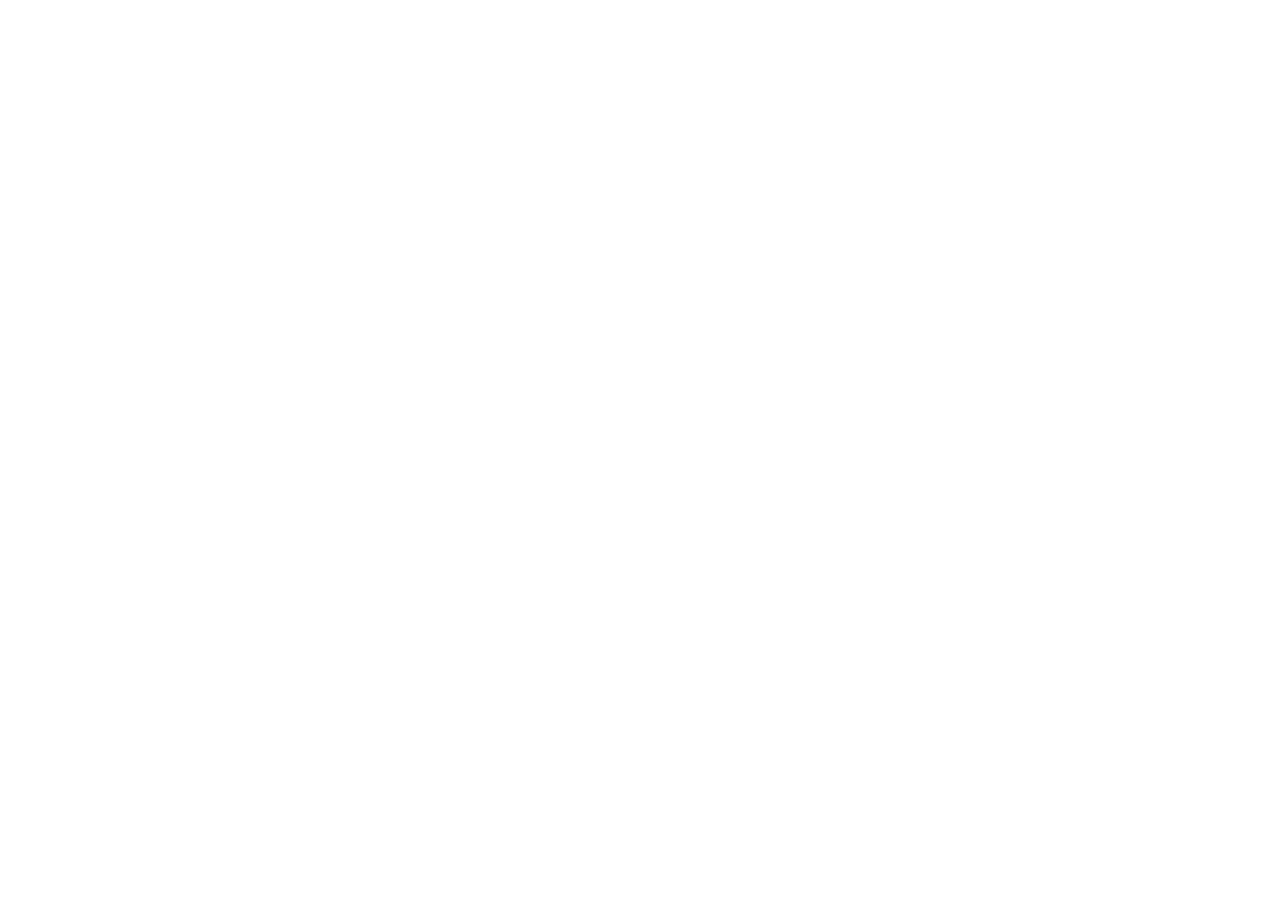
==== index.html @ d7e694de "apple pie" ====
<!DOCTYPE html>
<html lang="en">

<head>
    <meta charset="UTF-8">
    <meta http-equiv="X-UA-Compatible" content="IE=edge">
    <meta name="viewport" content="width=device-width, initial-scale=1.0">
    <link rel="stylesheet" href="assets/fonts/icomoon/style.css">
    <link href="https://fonts.googleapis.com/icon?family=Material+Icons" rel="stylesheet">
    <link rel="stylesheet" href="./assets/styles/partials/main.css">
    <title>Cooking</title>
</head>

<body class="design-system">
    <nav class="main-nav"></nav>

    <main>
    </main>

    <footer class="main-footer"></footer>
</body>

</html>
---- assets/fonts/icomoon/style.css ----
@font-face {
  font-family: 'icomoon';
  src:  url('fonts/icomoon.eot?5sr4d7');
  src:  url('fonts/icomoon.eot?5sr4d7#iefix') format('embedded-opentype'),
    url('fonts/icomoon.ttf?5sr4d7') format('truetype'),
    url('fonts/icomoon.woff?5sr4d7') format('woff'),
    url('fonts/icomoon.svg?5sr4d7#icomoon') format('svg');
  font-weight: normal;
  font-style: normal;
  font-display: block;
}

[class^="icon-"], [class*=" icon-"] {
  /* use !important to prevent issues with browser extensions that change fonts */
  font-family: 'icomoon' !important;
  speak: never;
  font-style: normal;
  font-weight: normal;
  font-variant: normal;
  text-transform: none;
  line-height: 1;

  /* Better Font Rendering =========== */
  -webkit-font-smoothing: antialiased;
  -moz-osx-font-smoothing: grayscale;
}

.icon-heart:before {
  content: "\e900";
}
.icon-star:before {
  content: "\e901";
}
.icon-trash:before {
  content: "\e902";
}
.icon-settings:before {
  content: "\e903";
}
.icon-bulb:before {
  content: "\e904";
}
.icon-food:before {
  content: "\e905";
}
---- assets/styles/partials/main.css ----
img {
  width: 100%;
}

html, body {
  height: 100%;
}

body {
  font-family: "Main-Regular";
  font-size: 16px;
  margin: 0;
  color: #242424;
}
body * {
  outline: none;
}

body, div, h1, h2, h3, h4, h5, h6, p, a, span, section, header, nav, main, footer, article, aside, ul, li {
  box-sizing: border-box;
  line-height: 1.5;
}

span {
  line-height: inherit;
}

button {
  padding: 0;
  border: none;
  background-color: transparent;
  cursor: pointer;
}

a {
  color: #242424;
  transition: 0.3s;
  display: inline-block;
  transition: 0.3s;
  text-decoration: none;
  cursor: pointer;
}
a:hover, a:hover::before {
  color: #242424;
}
@media (hover: hover) {
  a:hover {
    color: #242424;
  }
}

h1, h2, h3, h4, h5, h6, p {
  margin: 0;
}

h1 {
  font-family: "Main-Medium";
  font-size: 16px;
  line-height: 1.25;
}

p {
  color: #242424;
}

@font-face {
  font-family: "Main-Light";
  font-style: normal;
  font-weight: 400;
  src: url("../../../assets/fonts/Montserrat/static/Montserrat-Light.ttf");
}
@font-face {
  font-family: "Main-Regular";
  font-style: normal;
  font-weight: 400;
  src: url("../../../assets/fonts/Montserrat/static/Montserrat-Regular.ttf");
}
@font-face {
  font-family: "Main-Medium";
  font-style: normal;
  font-weight: 500;
  src: url("../../../assets/fonts/Montserrat/static/Montserrat-Medium.ttf");
}
@font-face {
  font-family: "Main-Bold";
  font-style: normal;
  font-weight: 700;
  src: url("../../../assets/fonts/Montserrat/static/Montserrat-SemiBold.ttf");
}
@font-face {
  font-family: "Handwritten";
  font-style: normal;
  font-weight: 400;
  src: url("../../../assets/fonts/Playwrite_CU/PlaywriteCU-ExtraLight.ttf");
}
.button-basic, .button-stroked, .button-flat, .button-fab {
  font-family: "Main-Medium";
  font-size: 14px;
  padding: 16px 22px;
  transition: 0.2s;
  border: 1px solid transparent;
  line-height: 1.1;
  text-transform: capitalize;
}
.button-basic:disabled, .button-stroked:disabled, .button-flat:disabled, .button-fab:disabled, .disabled.button-basic, .disabled.button-stroked, .disabled.button-flat, .disabled.button-fab {
  background-color: #8E8F8F !important;
  cursor: not-allowed;
  color: #FFF;
}
.warn.button-basic, .warn.button-stroked, .warn.button-flat, .warn.button-fab {
  background-color: #D92946 !important;
  border-color: #D92946 !important;
  color: #FFF !important;
}

.button-primary {
  --background-color: #625782;
  --background-color-light: #B1ACC1;
  --border-color: #625782;
  --color: #625782;
}

.button-accent {
  --background-color: #81A2AC;
  --background-color-light: #add8e6;
  --border-color: #81A2AC;
  --color: #81A2AC;
}

.button-basic, .button-stroked {
  color: var(--color);
}

.button-stroked:hover, .button-flat:hover, .button-fab:hover {
  background-color: var(--background-color-light);
}

.button-basic:hover {
  border-color: var(--border-color);
}

.button-stroked {
  border: 1px solid var(--border-color);
}

.button-flat, .button-fab {
  background-color: var(--background-color);
  color: #FFF;
}

.button-fab {
  display: flex;
  flex-direction: row;
  flex-wrap: wrap;
  align-items: center;
  justify-content: flex-start;
}
.button-fab_text {
  display: block;
  margin-left: calc(16px / 2);
  font-size: 16px;
}
.button-fab.-responsive .button-fab_text {
  display: none;
}
@media screen and (min-width: 1024px) {
  .button-fab.-responsive .button-fab_text {
    display: block;
  }
}

.main-nav .list {
  display: flex;
}
.main-nav .link {
  font-family: "Main-Bold";
  font-size: 16px;
  padding: 8px 16px;
  border-bottom: 1px solid transparent;
  text-transform: uppercase;
  color: #242424;
  font-size: 18px;
}
.main-nav .link.active, .main-nav .link:hover {
  border-bottom-color: #242424;
}

.sweet-food {
  --background-color-text: #bb7dd2;
  --background-color-image: radial-gradient(circle, rgba(140,93,157,1) 0%, rgba(187,125,210,1) 100%);
}

.recipe {
  overflow: hidden;
  display: grid;
  grid-template-columns: repeat(auto-fit, minmax(150px, 1fr));
  gap: 0;
  justify-items: center;
}
.recipe .image-section, .recipe .text-section {
  width: 100%;
}
.recipe .image-section {
  background: var(--background-color-image);
}
.recipe .image-section .icon {
  font-size: 100px;
  color: #FFF;
}
.recipe .text-section {
  height: 100vh;
  overflow-y: auto;
  background-color: var(--background-color-text);
  color: #FFF;
}
.recipe-header,
.recipe .content {
  height: 100vh;
}
.recipe-title {
  font-family: "Main-Regular";
  font-size: 40px;
  text-align: center;
}
.recipe .content {
  overflow-y: auto;
  display: flex;
  flex-direction: column;
  justify-content: center;
  padding-left: 80px;
}

.first-letter-capitalized {
  display: inline-block;
}
.first-letter-capitalized::first-letter {
  text-transform: capitalize;
}

.capitalized {
  text-transform: uppercase;
}

.emphasized {
  display: block;
  font-family: "Handwritten";
}

.container {
  width: 100%;
  margin: 0 auto;
  padding-right: calc(16px * 2);
  padding-left: calc(16px * 2);
}
@media screen and (min-width: 768px) {
  .container {
    width: 668px;
    padding: 0;
  }
}
@media screen and (min-width: 1280px) {
  .container {
    width: 1120px;
    padding: 0;
  }
}
@media screen and (min-width: 1440px) {
  .container {
    width: 1280px;
  }
}

.display-flex {
  display: flex;
}

.space-between {
  display: flex;
  align-items: center;
  justify-content: space-between;
}

.align-center-fully {
  display: flex;
  align-items: center;
  justify-content: center;
}

.align-center {
  display: flex;
  align-items: center;
}

.text-center {
  text-align: center;
}

.hide {
  display: none !important;
}

.show-on-mobile {
  display: block;
}
@media screen and (min-width: 768px) {
  .show-on-mobile {
    display: none;
  }
}

.show-on-tablet {
  display: none;
}
@media screen and (min-width: 768px) {
  .show-on-tablet {
    display: block;
  }
}

@media screen and (min-width: 1024px) {
  .hide-on-desktop {
    display: none;
  }
}

.show-on-desktop {
  display: none;
}
@media screen and (min-width: 1024px) {
  .show-on-desktop {
    display: block;
  }
}

.clickable {
  cursor: pointer;
}

.draggable {
  cursor: grab;
}

.forbidden {
  cursor: not-allowed;
}

.hidden {
  display: none;
}/*# sourceMappingURL=main.css.map */
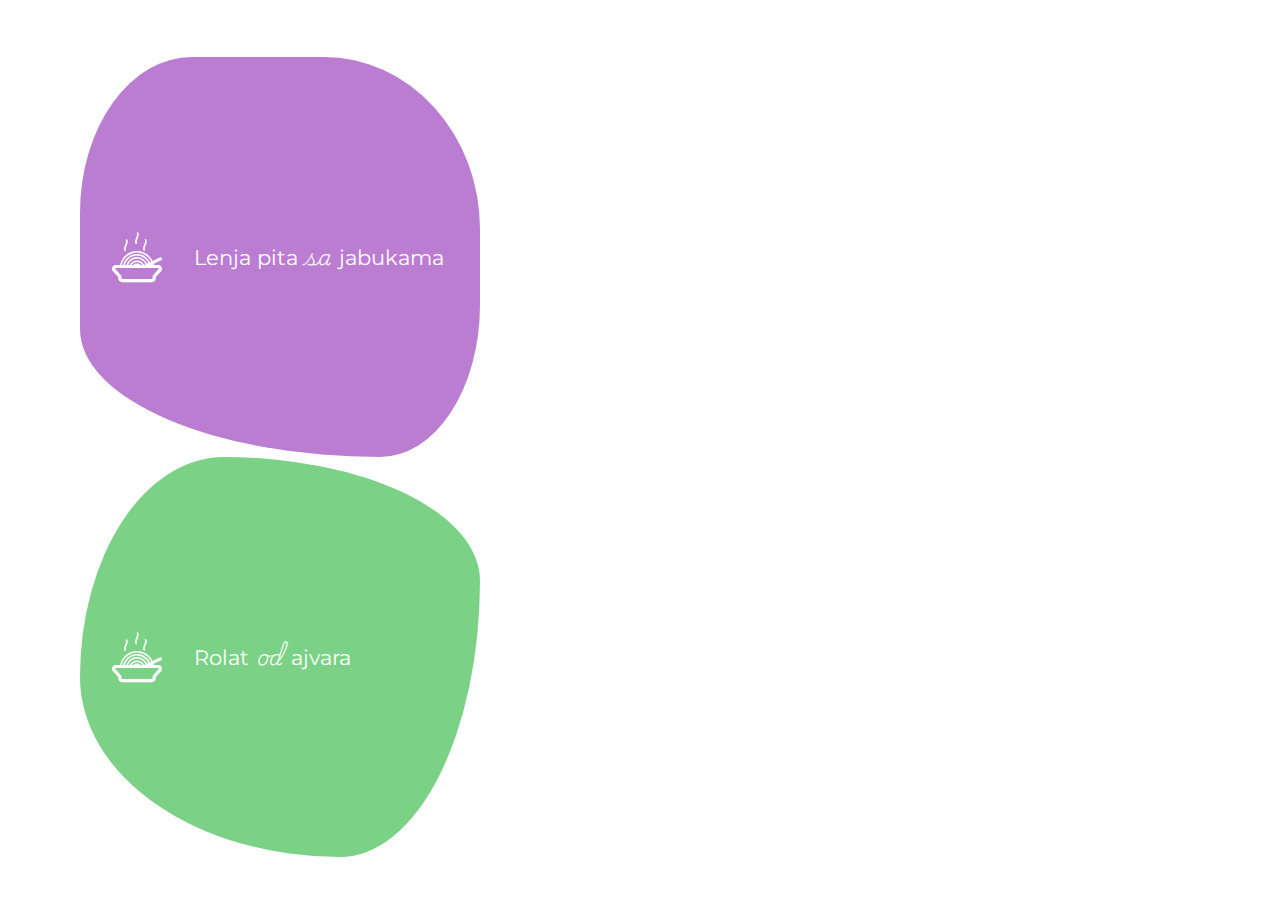
==== commit 2ec19f4c: "recipe look dev" ====
--- a/index.html
+++ b/index.html
@@ -11,10 +11,36 @@
     <title>Cooking</title>
 </head>
 
-<body class="design-system">
-    <nav class="main-nav"></nav>
+<body>
+    <nav class="main-nav">
+        <a href="index.html">Cooking</a>
+
+        <div class="">
+            <a href="#">Slano recepti</a>
+            <a href="#">Slatki recepti</a>
+        </div>
+    </nav>
 
     <main>
+        <div class="container">
+            <section class="">
+                <header>
+                    <h1></h1>
+                </header>
+
+                <div class="df">
+                    <a href="./pages/apple-pie.html" class="card sweet-food">
+                        <span class="icon-food icon"></span>
+                        <span class="text">Lenja pita <span class="emphasized">sa</span>jabukama</span>
+                    </a>
+
+                    <a href="./pages/rolat-ajvar.html" class="card salty-food">
+                        <span class="icon-food icon"></span>
+                        <span class="text">Rolat <span class="emphasized">od</span>ajvara</span>
+                    </a>
+                </div>
+            </section>
+        </div>
     </main>
 
     <footer class="main-footer"></footer>
--- a/assets/styles/partials/main.css
+++ b/assets/styles/partials/main.css
@@ -1,3 +1,122 @@
+.first-letter-capitalized {
+  display: inline-block;
+}
+.first-letter-capitalized::first-letter {
+  text-transform: capitalize;
+}
+
+.capitalized {
+  text-transform: uppercase;
+}
+
+.emphasized {
+  display: block;
+  margin: 0px 8px;
+  font-family: "Handwritten";
+}
+
+.container {
+  width: 100%;
+  margin: 0 auto;
+  padding-right: calc(16px * 2);
+  padding-left: calc(16px * 2);
+}
+@media screen and (min-width: 768px) {
+  .container {
+    width: 668px;
+    padding: 0;
+  }
+}
+@media screen and (min-width: 1280px) {
+  .container {
+    width: 1120px;
+    padding: 0;
+  }
+}
+@media screen and (min-width: 1440px) {
+  .container {
+    width: 1280px;
+  }
+}
+
+.display-flex {
+  display: flex;
+}
+
+.space-between {
+  display: flex;
+  align-items: center;
+  justify-content: space-between;
+}
+
+.align-center-fully {
+  display: flex;
+  align-items: center;
+  justify-content: center;
+}
+
+.align-center {
+  display: flex;
+  align-items: center;
+}
+
+.text-center {
+  text-align: center;
+}
+
+.hide {
+  display: none !important;
+}
+
+.show-on-mobile {
+  display: block;
+}
+@media screen and (min-width: 768px) {
+  .show-on-mobile {
+    display: none;
+  }
+}
+
+.show-on-tablet {
+  display: none;
+}
+@media screen and (min-width: 768px) {
+  .show-on-tablet {
+    display: block;
+  }
+}
+
+@media screen and (min-width: 1024px) {
+  .hide-on-desktop {
+    display: none;
+  }
+}
+
+.show-on-desktop {
+  display: none;
+}
+@media screen and (min-width: 1024px) {
+  .show-on-desktop {
+    display: block;
+  }
+}
+
+.clickable {
+  cursor: pointer;
+}
+
+.draggable {
+  cursor: grab;
+}
+
+.forbidden {
+  cursor: not-allowed;
+}
+
+.hidden {
+  display: none;
+}
+
 img {
   width: 100%;
 }
@@ -33,20 +152,10 @@
 }
 
 a {
-  color: #242424;
-  transition: 0.3s;
   display: inline-block;
-  transition: 0.3s;
   text-decoration: none;
   cursor: pointer;
-}
-a:hover, a:hover::before {
-  color: #242424;
-}
-@media (hover: hover) {
-  a:hover {
-    color: #242424;
-  }
+  color: inherit;
 }
 
 h1, h2, h3, h4, h5, h6, p {
@@ -59,8 +168,12 @@
   line-height: 1.25;
 }
 
-p {
-  color: #242424;
+ol li {
+  padding-left: calc(16px / 2);
+}
+
+li {
+  margin-bottom: 4px;
 }
 
 @font-face {
@@ -169,25 +282,79 @@
   }
 }
 
-.main-nav .list {
-  display: flex;
+.main-nav {
+  display: grid;
+  grid-template-columns: repeat(auto-fit, minmax(150px, 1fr));
+  gap: 0;
+  justify-items: center;
+  padding: 16px 0;
+  border-bottom: 1px solid #fff;
+  color: #FFF;
 }
 .main-nav .link {
-  font-family: "Main-Bold";
-  font-size: 16px;
-  padding: 8px 16px;
-  border-bottom: 1px solid transparent;
-  text-transform: uppercase;
-  color: #242424;
-  font-size: 18px;
-}
-.main-nav .link.active, .main-nav .link:hover {
-  border-bottom-color: #242424;
-}
-
+  margin-left: calc(16px * 2);
+  font-size: 20px;
+}
+.main-nav .link:first-child {
+  margin-left: 0;
+}
+.main-nav .link:hover {
+  animation: pulse 0.5s;
+}
+
+.recipe-page .main-nav {
+  position: absolute;
+  width: 50%;
+  border-bottom: 1px solid #fff;
+  color: #FFF;
+}
+
+@keyframes pulse {
+  0% {
+    transform: scale(1);
+  }
+  50% {
+    transform: scale(1.1);
+  }
+  100% {
+    transform: scale(1);
+  }
+}
 .sweet-food {
-  --background-color-text: #bb7dd2;
-  --background-color-image: radial-gradient(circle, rgba(140,93,157,1) 0%, rgba(187,125,210,1) 100%);
+  --background-solid-color: #bb7dd2;
+  --background-gradient-color: radial-gradient(circle, rgba(140,93,157,1) 0%, rgba(187,125,210,1) 100%);
+}
+
+.salty-food {
+  --background-solid-color: #7BD186;
+  --background-gradient-color: radial-gradient(circle, rgba(92,156,100,1) 0%, rgba(123,209,134,1) 100%);
+}
+
+.card {
+  width: 400px;
+  height: 400px;
+  display: flex;
+  align-items: center;
+  padding: calc(16px * 2);
+  background: var(--background-solid-color);
+  color: #FFF;
+  border-radius: 28% 39% 25% 75%/39% 43% 38% 32%;
+}
+.card:nth-child(even) {
+  border-radius: 36% 64% 35% 65%/55% 31% 69% 45%;
+}
+.card:hover {
+  background: var(--background-gradient-color);
+  transition: 0.3s;
+}
+.card .icon {
+  font-size: 50px;
+}
+.card .text {
+  display: flex;
+  align-items: baseline;
+  margin-left: 32px;
+  font-size: 21px;
 }
 
 .recipe {
@@ -201,7 +368,7 @@
   width: 100%;
 }
 .recipe .image-section {
-  background: var(--background-color-image);
+  background: var(--background-gradient-color);
 }
 .recipe .image-section .icon {
   font-size: 100px;
@@ -210,7 +377,7 @@
 .recipe .text-section {
   height: 100vh;
   overflow-y: auto;
-  background-color: var(--background-color-text);
+  background-color: var(--background-solid-color);
   color: #FFF;
 }
 .recipe-header,
@@ -229,121 +396,6 @@
   justify-content: center;
   padding-left: 80px;
 }
-
-.first-letter-capitalized {
-  display: inline-block;
-}
-.first-letter-capitalized::first-letter {
-  text-transform: capitalize;
-}
-
-.capitalized {
-  text-transform: uppercase;
-}
-
-.emphasized {
-  display: block;
-  font-family: "Handwritten";
-}
-
-.container {
-  width: 100%;
-  margin: 0 auto;
-  padding-right: calc(16px * 2);
-  padding-left: calc(16px * 2);
-}
-@media screen and (min-width: 768px) {
-  .container {
-    width: 668px;
-    padding: 0;
-  }
-}
-@media screen and (min-width: 1280px) {
-  .container {
-    width: 1120px;
-    padding: 0;
-  }
-}
-@media screen and (min-width: 1440px) {
-  .container {
-    width: 1280px;
-  }
-}
-
-.display-flex {
-  display: flex;
-}
-
-.space-between {
-  display: flex;
-  align-items: center;
-  justify-content: space-between;
-}
-
-.align-center-fully {
-  display: flex;
-  align-items: center;
-  justify-content: center;
-}
-
-.align-center {
-  display: flex;
-  align-items: center;
-}
-
-.text-center {
-  text-align: center;
-}
-
-.hide {
-  display: none !important;
-}
-
-.show-on-mobile {
-  display: block;
-}
-@media screen and (min-width: 768px) {
-  .show-on-mobile {
-    display: none;
-  }
-}
-
-.show-on-tablet {
-  display: none;
-}
-@media screen and (min-width: 768px) {
-  .show-on-tablet {
-    display: block;
-  }
-}
-
-@media screen and (min-width: 1024px) {
-  .hide-on-desktop {
-    display: none;
-  }
-}
-
-.show-on-desktop {
-  display: none;
-}
-@media screen and (min-width: 1024px) {
-  .show-on-desktop {
-    display: block;
-  }
-}
-
-.clickable {
-  cursor: pointer;
-}
-
-.draggable {
-  cursor: grab;
-}
-
-.forbidden {
-  cursor: not-allowed;
-}
-
-.hidden {
-  display: none;
+.recipe .list {
+  max-width: 400px;
 }/*# sourceMappingURL=main.css.map */